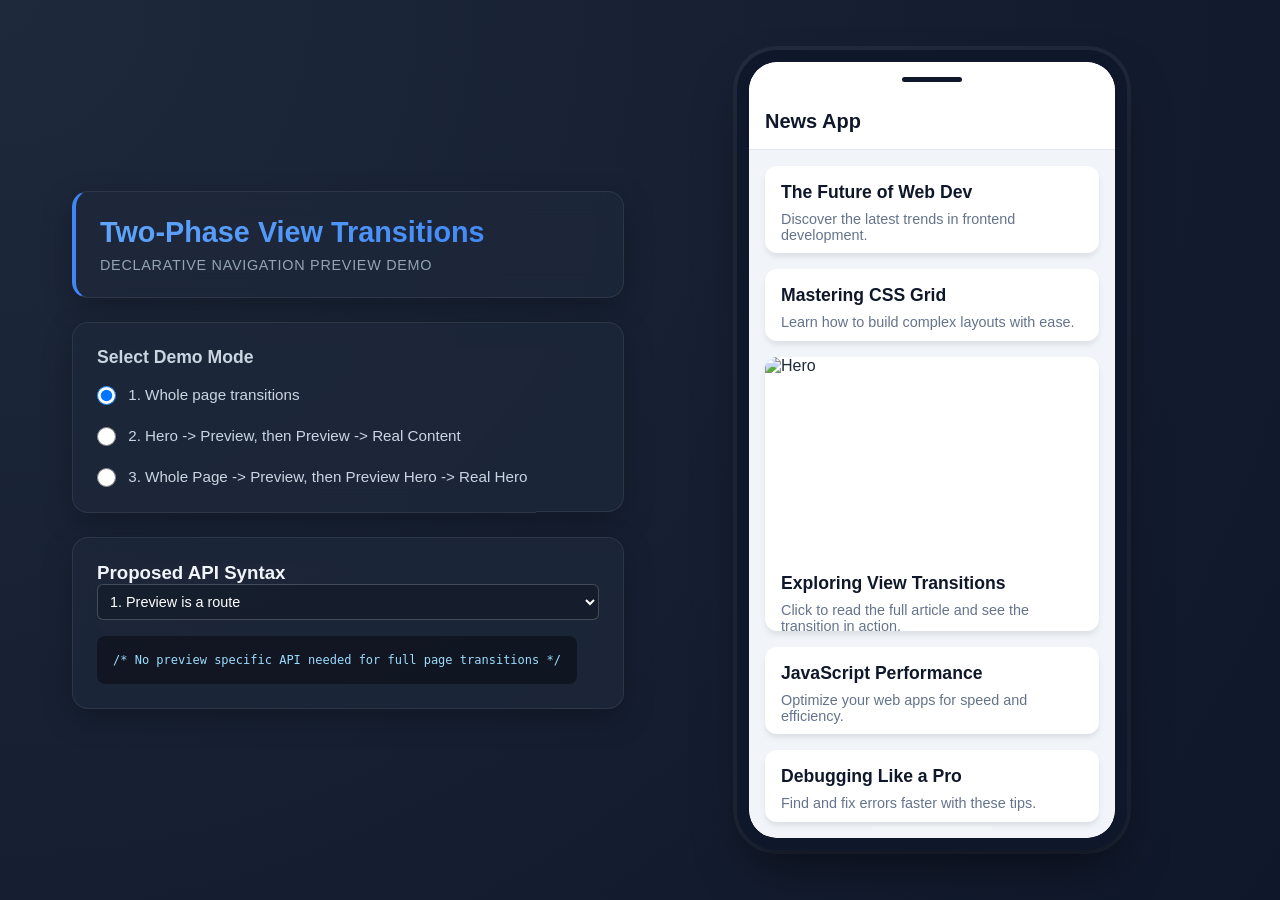
==== api-explorer/index.html @ f01c999d "Add API explorer" ====
<!doctype html>
<html lang="en">
  <head>
    <meta charset="UTF-8" />
    <meta name="viewport" content="width=device-width, initial-scale=1.0" />
    <title>Two-Phase View Transitions Demo</title>
    <link rel="stylesheet" href="style.css" />
  </head>
  <body class="mode-1">
    <div class="workspace">
      <!-- Left Panel -->
      <div class="control-panel">
        <div class="panel-card header-card">
          <h2>Two-Phase View Transitions</h2>
          <p class="tagline">Declarative Navigation Preview Demo</p>
        </div>

        <div class="panel-card settings-card">
          <h3>Select Demo Mode</h3>
          
          <div class="radio-group">
            <label class="radio-label">
              <input type="radio" name="demo-mode" value="mode-1" checked>
              <span>1. Whole page transitions</span>
            </label>
            <label class="radio-label">
              <input type="radio" name="demo-mode" value="mode-2">
              <span>2. Hero -> Preview, then Preview -> Real Content</span>
            </label>
            <label class="radio-label">
              <input type="radio" name="demo-mode" value="mode-3">
              <span>3. Whole Page -> Preview, then Preview Hero -> Real Hero</span>
            </label>
          </div>
        </div>

        <div class="panel-card api-card">
          <h3>Proposed API Syntax</h3>
          <div class="setting-item" style="margin-bottom: 1rem;">
            <select id="api-select" style="width: 100%; padding: 0.5rem; border-radius: 6px; background: rgba(0,0,0,0.2); color: #fff; border: 1px solid rgba(255,255,255,0.2); font-size: 0.9rem;">
              <option value="1">1. Preview is a route</option>
              <option value="2">2. Preview is a query</option>
              <option value="3">3. Preview is a phase</option>
              <option value="4">4. Preview is a phase, before/after types</option>
              <option value="5">5. Preview is a view-transition type</option>
              <option value="6">6. Preview is a relation</option>
            </select>
          </div>
          <pre style="background: rgba(0,0,0,0.4); padding: 1rem; border-radius: 8px; overflow-x: auto; max-height: 350px; overflow-y: auto;"><code id="api-code" style="font-family: monospace; font-size: 0.75rem; color: #9cdcfe; line-height: 1.4; display: inline-block; min-width: 100%;"></code></pre>
        </div>
      </div>

      <!-- Right Panel: Phone -->
      <div class="device-container">
        <div class="device-phone">
          <div class="phone-speaker"></div>
          <div class="phone-screen">
            
            <div class="app-header">
              <h1>News App</h1>
            </div>

            <!-- Page Content (Hidden in preview) -->
            <div id="page-content">
              <div class="article-card dummy-card">
                <div class="article-info">
                  <h2>The Future of Web Dev</h2>
                  <p>Discover the latest trends in frontend development.</p>
                </div>
              </div>

              <div class="article-card dummy-card">
                <div class="article-info">
                  <h2>Mastering CSS Grid</h2>
                  <p>Learn how to build complex layouts with ease.</p>
                </div>
              </div>

              <a href="content.html?mode=mode-1" id="nav-link" class="article-card">
                <img id="hero-img" src="https://images.unsplash.com/photo-1517694712202-14dd9538aa97?w=600&h=400&fit=crop" alt="Hero" />
                <div class="article-info">
                  <h2>Exploring View Transitions</h2>
                  <p>Click to read the full article and see the transition in action.</p>
                </div>
              </a>

              <div class="article-card dummy-card">
                <div class="article-info">
                  <h2>JavaScript Performance</h2>
                  <p>Optimize your web apps for speed and efficiency.</p>
                </div>
              </div>
              
              <div class="article-card dummy-card">
                <div class="article-info">
                  <h2>Debugging Like a Pro</h2>
                  <p>Find and fix errors faster with these tips.</p>
                </div>
              </div>
            </div>

            <!-- Skeleton Content (Shown in preview) -->
            <div id="skeleton-content">
              <div id="sk-hero-img"></div>
              <div class="sk-body">
                <div class="sk-line sk-title"></div>
                <div class="sk-line sk-text"></div>
                <div class="sk-line sk-text"></div>
                <div class="sk-line sk-text short"></div>
              </div>
            </div>

          </div>
          <div class="phone-home-button"></div>
        </div>
      </div>
    </div>

    <script>
      const apiSnippets = {
        'mode-1': {
          '1': '/* No preview specific API needed for full page transitions */',
          '2': '/* No preview specific API needed for full page transitions */',
          '3': '/* No preview specific API needed for full page transitions */',
          '4': '/* No preview specific API needed for full page transitions */',
          '5': '/* No preview specific API needed for full page transitions */',
          '6': '/* No preview specific API needed for full page transitions */'
        },
        'mode-2': {
          '1': `
@navigation (to: preview) {
  #hero-img { view-transition-name: hero; }
}

@navigation (at: preview) {
  #sk-hero-img { view-transition-name: hero; }
}`,
          '2': `
@navigation (preview: entering) {
  #hero-img { view-transition-name: hero; }
}

@navigation (preview: active) {
  #sk-hero-img { view-transition-name: hero; }
}`,
          '3': `
@navigation (phase: before-preview) {
  #hero-img { view-transition-name: hero; }
}

@navigation (phase: preview) {
  #sk-hero-img { view-transition-name: hero; }
}`,
          '4': `
::active-view-transition-types(-ua-to-preview) {
  #hero-img { view-transition-name: hero; }
}

@navigation (phase: preview) {
  #sk-hero-img { view-transition-name: hero; }
}`,
          '5': `
::active-view-transition-types(-ua-to-preview) {
  #hero-img { view-transition-name: hero; }
}

::active-view-transition-types(-ua-preview) {
  #sk-hero-img { view-transition-name: hero; }
}`,
          '6': `
@navigation ((to: --details) and (preview: none)) {
  #hero-img { view-transition-name: hero; }
}

@navigation (preview: --details) {
  #sk-hero-img { view-transition-name: hero; }
}`
        },
        'mode-3': {
          '1': `
@navigation (from: preview) {
  #sk-hero-img { view-transition-name: hero; }
}`,
          '2': `
@navigation (preview: leaving) {
  #sk-hero-img { view-transition-name: hero; }
}`,
          '3': `
@navigation (phase: after-preview) {
  #sk-hero-img { view-transition-name: hero; }
}`,
          '4': `
::active-view-transition-types(-ua-from-preview) {
  #sk-hero-img { view-transition-name: hero; }
}`,
          '5': `
::active-view-transition-types(-ua-from-preview) {
  #sk-hero-img { view-transition-name: hero; }
}`,
          '6': `
@navigation (swap-to: --details) {
  #sk-hero-img { view-transition-name: hero; }
}`
        }
      };

      const updateApiCode = () => {
        const mode = document.querySelector('input[name="demo-mode"]:checked').value;
        const apiOpt = document.getElementById('api-select').value;
        document.getElementById('api-code').textContent = apiSnippets[mode][apiOpt];
      };

      document.getElementById('api-select').addEventListener('change', updateApiCode);

      const urlParams = new URLSearchParams(window.location.search);
      if (urlParams.get('mode')) {
        const r = document.querySelector(`input[name="demo-mode"][value="${urlParams.get('mode')}"]`);
        if (r) { r.checked = true; }
      }
      if (urlParams.get('api')) {
        document.getElementById('api-select').value = urlParams.get('api');
        updateApiCode();
      }

      const updateMode = () => {
        const mode = document.querySelector('input[name="demo-mode"]:checked').value;
        document.documentElement.className = mode;
        updateApiCode();
      };

      document.querySelectorAll('input[name="demo-mode"]').forEach(el => {
        el.addEventListener('change', updateMode);
      });
      updateMode();

      document.getElementById('nav-link').addEventListener('click', async (e) => {
        e.preventDefault();
        const mode = document.querySelector('input[name="demo-mode"]:checked').value;
        const apiOpt = document.getElementById('api-select').value;
        const targetUrl = `content.html?mode=${mode}&api=${apiOpt}`;

        if (!document.startViewTransition) {
          document.documentElement.classList.add('preview-active');
          window.location.href = targetUrl;
          return;
        }

        // Phase 1: Same-document VT to skeleton
        const transition = document.startViewTransition({
          update: () => {
            document.documentElement.classList.add('preview-active');
          },
          types: ['exit-old']
        });

        await transition.finished;

        window.location.href = targetUrl;
      });
    </script>
  </body>
</html>
---- api-explorer/style.css ----
@import "theme.css";

/* ==========================================================================
   SECTION 1: VIEW TRANSITIONS BASE
   ========================================================================== */
@view-transition {
  navigation: auto;
  types: enter-new;
}

/* Ensure background doesn't flash white */
html,
:root,
body {
  background-color: #0f172a;
}

::view-transition {
  background-color: #0f172a;
}

/* Make same-document VT slightly faster than cross-doc, or keep them consistent */
::view-transition-group(*) {
  animation-duration: 0.8s;
}

/* Base states */
#skeleton-content {
  display: none;
}

/* Navigation preview state toggles visibility via class */
html.preview-active #page-content {
  display: none;
}

html.preview-active #skeleton-content {
  display: block;
}

/* ==========================================================================
   SECTION 2: DEMO MODES LOGIC
   ========================================================================== */
/* 
   Mode 1: Whole page transitions 
   (No specific VT names needed, root transitions to root in both phases)
*/

/* 
   Mode 2: Hero -> Preview (Phase 1), Whole Preview -> Content (Phase 2)
   First transition (exit-old): The hero image morphs to the preview skeleton.
   Second transition (enter-new): The whole preview morphs to the real content.
*/
html.mode-2:not(.preview-active):active-view-transition-type(exit-old) #hero-img {
  view-transition-name: hero;
}

html.mode-2.preview-active:active-view-transition-type(exit-old) #sk-hero-img {
  view-transition-name: hero;
}

/* 
   Mode 3: Whole Page -> Preview (Phase 1), Preview Hero -> Real Hero (Phase 2) 
   First transition (exit-old): The whole page morphs to the preview (no specific VT names). 
   Second transition (enter-new): The preview hero morphs into the real hero image.
*/
html.mode-3.preview-active:active-view-transition-type(enter-new) #sk-hero-img {
  view-transition-name: hero;
}

html.mode-3:active-view-transition-type(enter-new) #hero-img-detail {
  view-transition-name: hero;
}

/* Custom elaborate blur animation for Mode 3 Phase 2 (Fake Image -> Real Hero) */
html.mode-3:active-view-transition-type(enter-new)::view-transition-old(hero) {
  animation: blur-out-hero 0.8s cubic-bezier(0.4, 0, 0.2, 1) both;
}

html.mode-3:active-view-transition-type(enter-new)::view-transition-new(hero) {
  animation: blur-in-hero 0.8s cubic-bezier(0.4, 0, 0.2, 1) both;
}

@keyframes blur-out-hero {
  0% {
    opacity: 1;
    filter: blur(0px);
  }
  100% {
    opacity: 0;
    filter: blur(20px);
  }
}

@keyframes blur-in-hero {
  0% {
    opacity: 0;
    filter: blur(20px);
  }
  100% {
    opacity: 1;
    filter: blur(0px);
  }
}
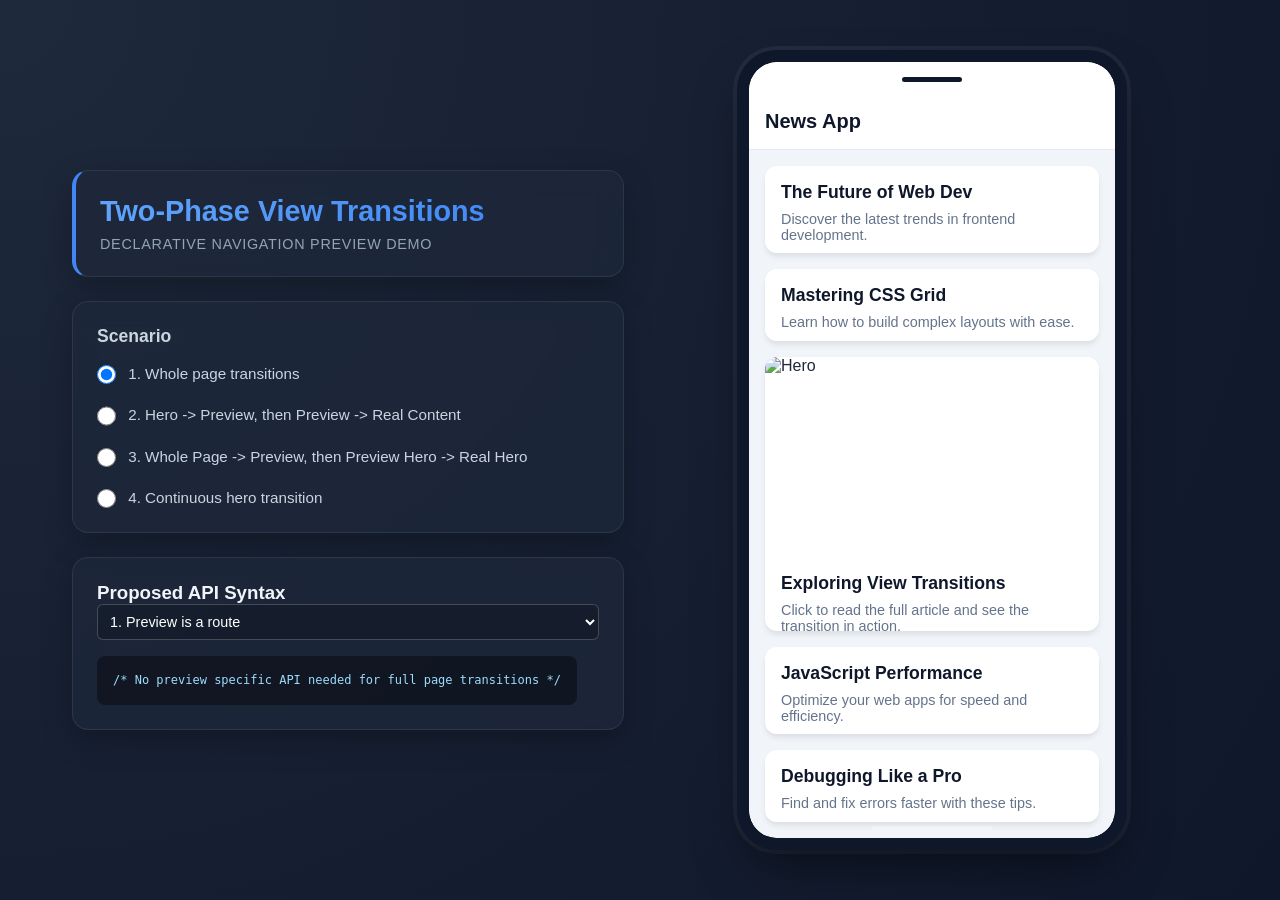
==== commit 59a0e1ab: "Add scenario 4" ====
--- a/api-explorer/index.html
+++ b/api-explorer/index.html
@@ -16,7 +16,7 @@
         </div>
 
         <div class="panel-card settings-card">
-          <h3>Select Demo Mode</h3>
+          <h3>Scenario</h3>
           
           <div class="radio-group">
             <label class="radio-label">
@@ -30,6 +30,10 @@
             <label class="radio-label">
               <input type="radio" name="demo-mode" value="mode-3">
               <span>3. Whole Page -> Preview, then Preview Hero -> Real Hero</span>
+            </label>
+            <label class="radio-label">
+              <input type="radio" name="demo-mode" value="mode-4">
+              <span>4. Continuous hero transition</span>
             </label>
           </div>
         </div>
@@ -201,6 +205,80 @@
 @navigation (swap-to: --details) {
   #sk-hero-img { view-transition-name: hero; }
 }`
+        },
+        'mode-4': {
+          '1': `
+@navigation (to: preview) {
+  #hero-img { view-transition-name: hero; }
+}
+
+@navigation (at: preview) {
+  #sk-hero-img { view-transition-name: hero; }
+}
+
+@navigation (from: preview) {
+  #sk-hero-img { view-transition-name: hero; }
+}`,
+          '2': `
+@navigation (preview: entering) {
+  #hero-img { view-transition-name: hero; }
+}
+
+@navigation (preview: active) {
+  #sk-hero-img { view-transition-name: hero; }
+}
+
+@navigation (preview: leaving) {
+  #sk-hero-img { view-transition-name: hero; }
+}`,
+          '3': `
+@navigation (phase: before-preview) {
+  #hero-img { view-transition-name: hero; }
+}
+
+@navigation (phase: preview) {
+  #sk-hero-img { view-transition-name: hero; }
+}
+
+@navigation (phase: after-preview) {
+  #sk-hero-img { view-transition-name: hero; }
+}`,
+          '4': `
+::active-view-transition-types(-ua-to-preview) {
+  #hero-img { view-transition-name: hero; }
+}
+
+@navigation (phase: preview) {
+  #sk-hero-img { view-transition-name: hero; }
+}
+
+::active-view-transition-types(-ua-from-preview) {
+  #sk-hero-img { view-transition-name: hero; }
+}`,
+          '5': `
+::active-view-transition-types(-ua-to-preview) {
+  #hero-img { view-transition-name: hero; }
+}
+
+::active-view-transition-types(-ua-preview) {
+  #sk-hero-img { view-transition-name: hero; }
+}
+
+::active-view-transition-types(-ua-from-preview) {
+  #sk-hero-img { view-transition-name: hero; }
+}`,
+          '6': `
+@navigation ((to: --details) and (preview: none)) {
+  #hero-img { view-transition-name: hero; }
+}
+
+@navigation (preview: --details) {
+  #sk-hero-img { view-transition-name: hero; }
+}
+
+@navigation (swap-to: --details) {
+  #sk-hero-img { view-transition-name: hero; }
+}`
         }
       };
 
--- a/api-explorer/style.css
+++ b/api-explorer/style.css
@@ -72,12 +72,35 @@
   view-transition-name: hero;
 }
 
-/* Custom elaborate blur animation for Mode 3 Phase 2 (Fake Image -> Real Hero) */
-html.mode-3:active-view-transition-type(enter-new)::view-transition-old(hero) {
+/* 
+   Mode 4: Hero morphs in both phases
+   Phase 1 (exit-old): Hero image morphs to skeleton hero.
+   Phase 2 (enter-new): Skeleton hero morphs into real hero image.
+*/
+html.mode-4:not(.preview-active):active-view-transition-type(exit-old) #hero-img {
+  view-transition-name: hero;
+}
+
+html.mode-4.preview-active:active-view-transition-type(exit-old) #sk-hero-img {
+  view-transition-name: hero;
+}
+
+html.mode-4.preview-active:active-view-transition-type(enter-new) #sk-hero-img {
+  view-transition-name: hero;
+}
+
+html.mode-4:active-view-transition-type(enter-new) #hero-img-detail {
+  view-transition-name: hero;
+}
+
+/* Custom elaborate blur animation for Phase 2 (Fake Image -> Real Hero) */
+html.mode-3:active-view-transition-type(enter-new)::view-transition-old(hero),
+html.mode-4:active-view-transition-type(enter-new)::view-transition-old(hero) {
   animation: blur-out-hero 0.8s cubic-bezier(0.4, 0, 0.2, 1) both;
 }
 
-html.mode-3:active-view-transition-type(enter-new)::view-transition-new(hero) {
+html.mode-3:active-view-transition-type(enter-new)::view-transition-new(hero),
+html.mode-4:active-view-transition-type(enter-new)::view-transition-new(hero) {
   animation: blur-in-hero 0.8s cubic-bezier(0.4, 0, 0.2, 1) both;
 }
 
